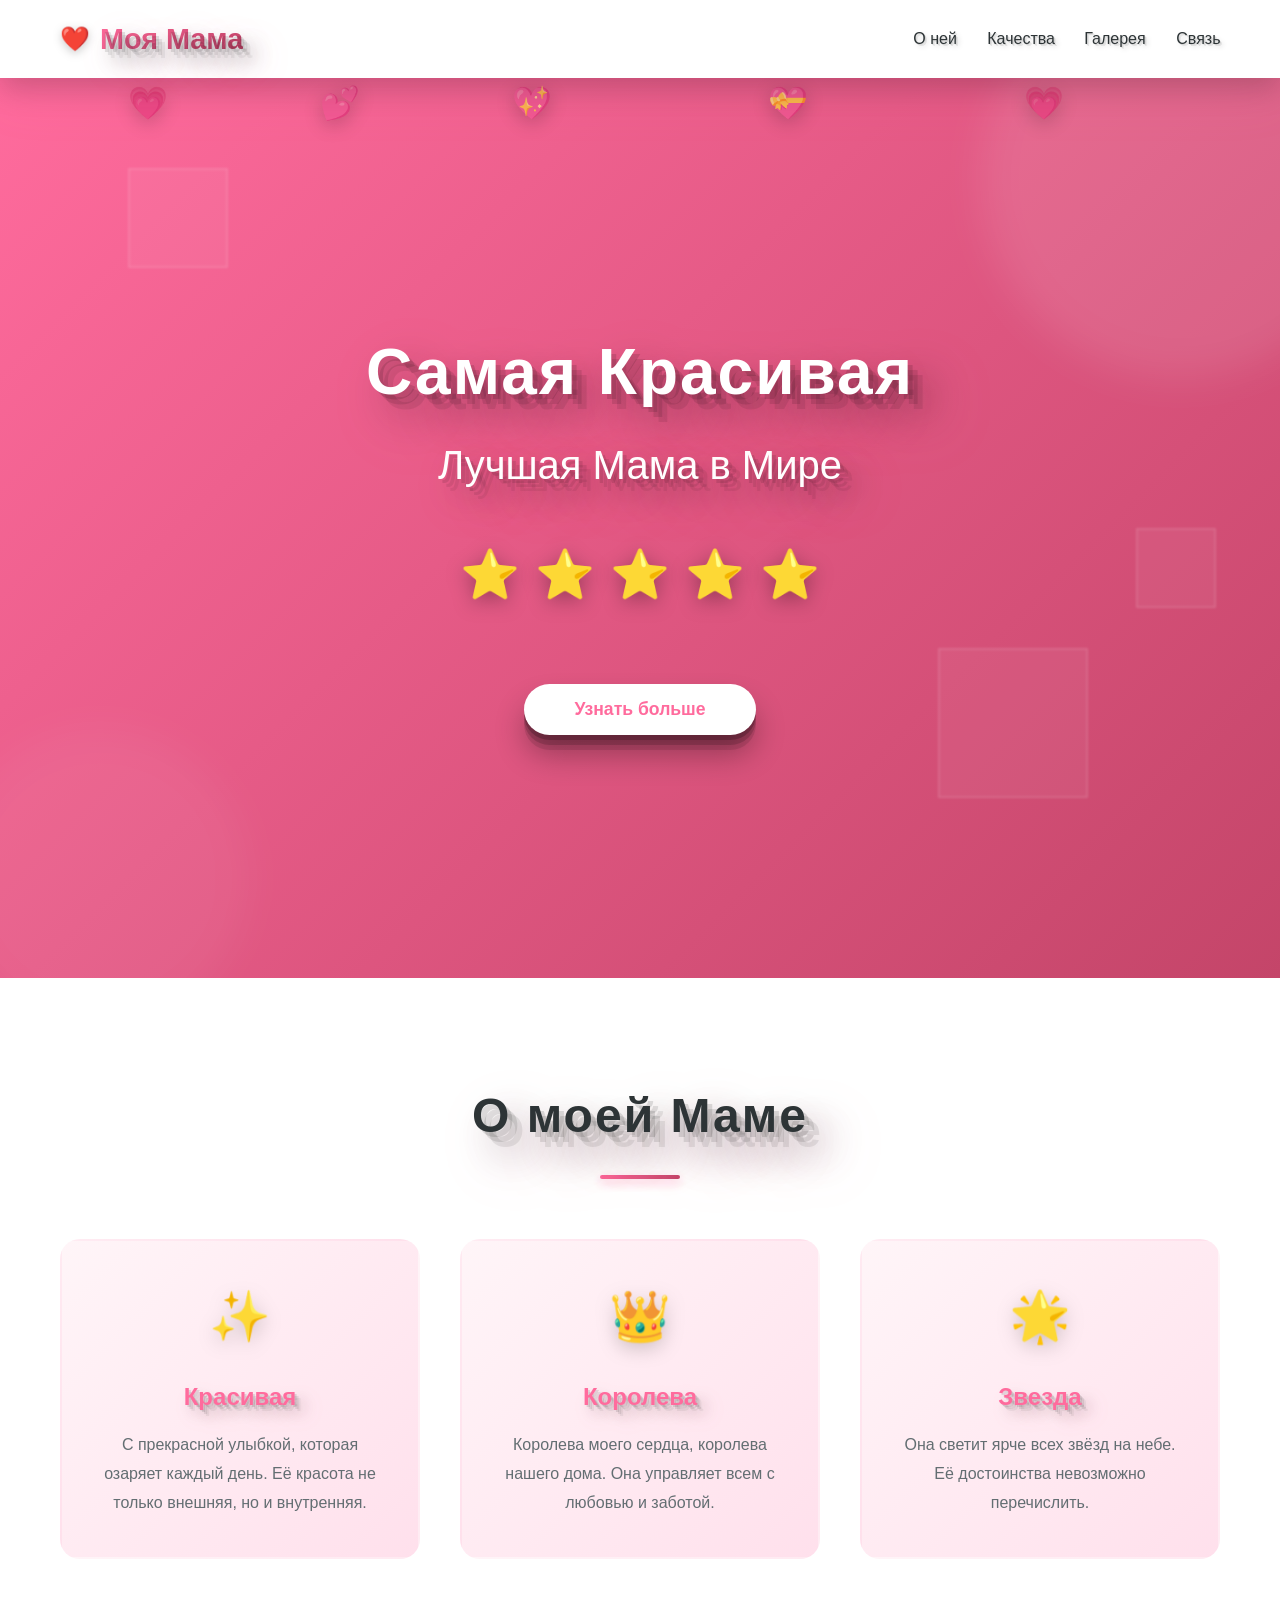
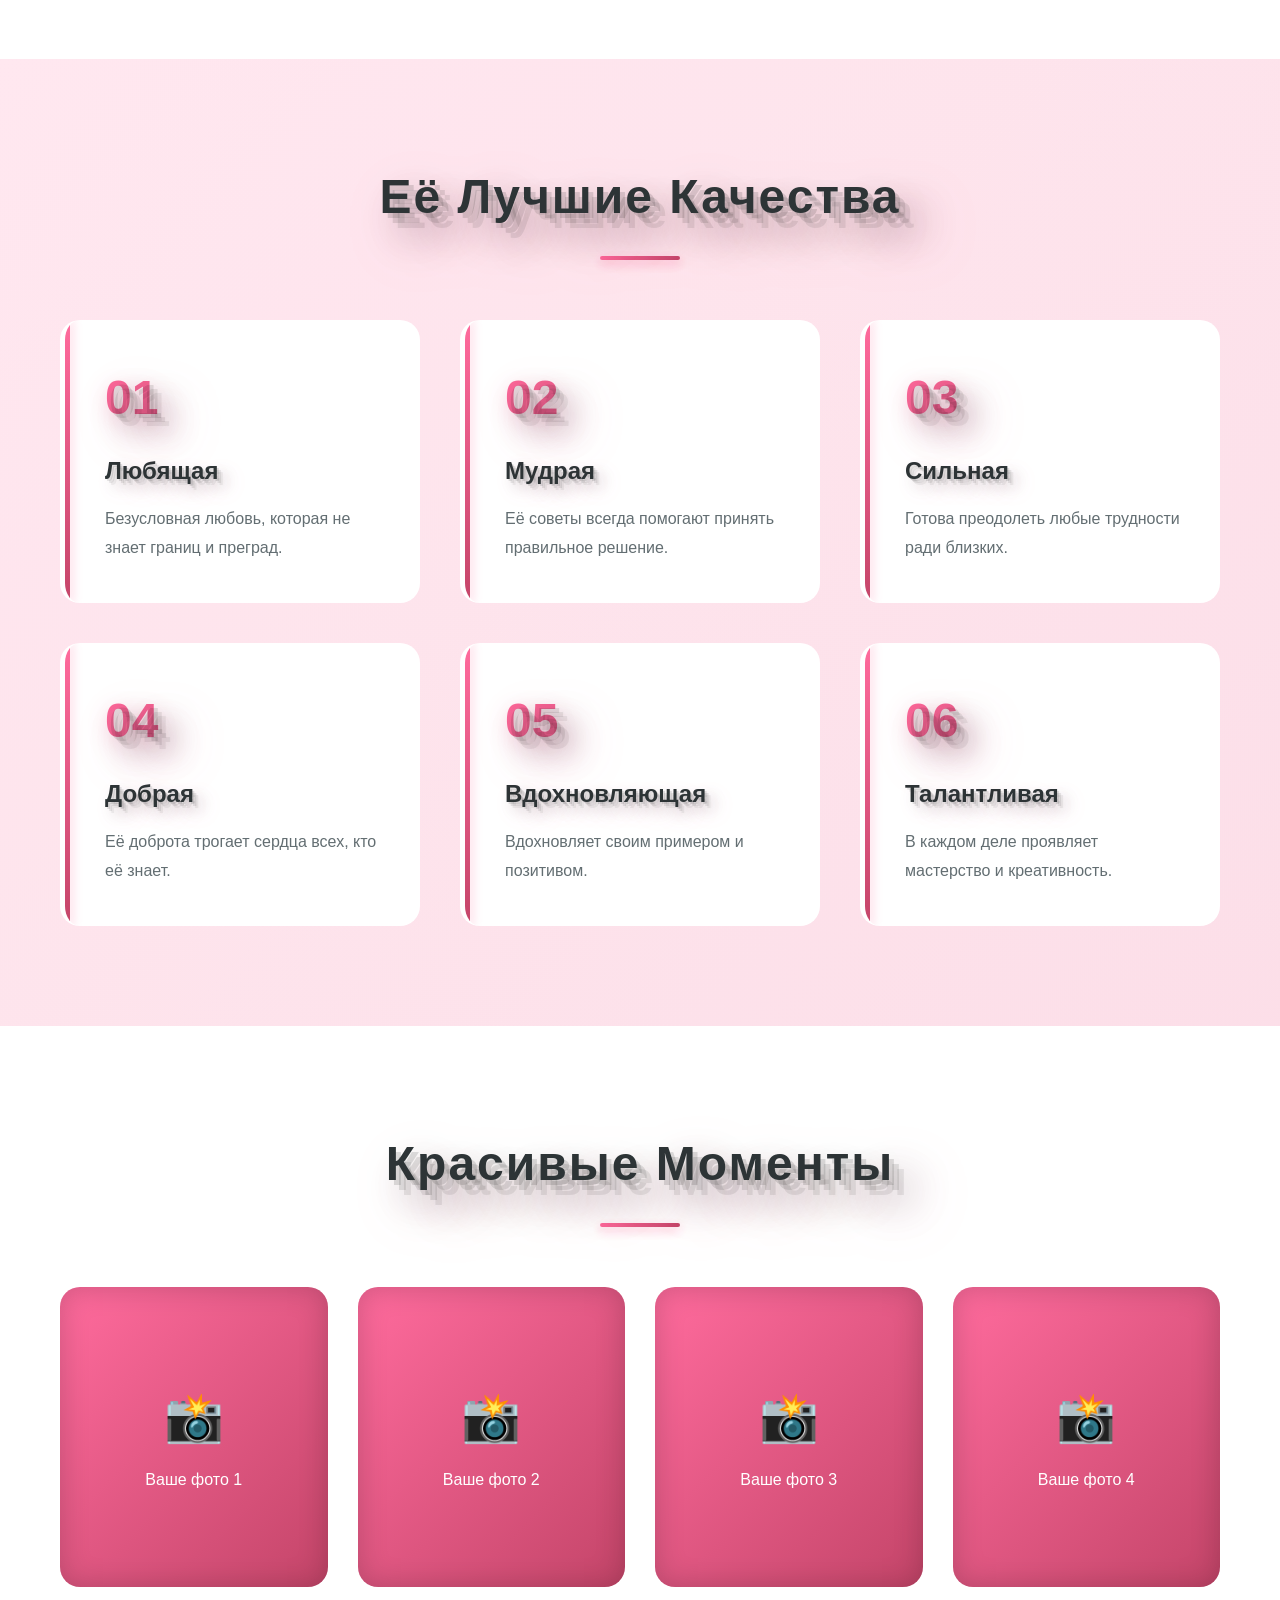
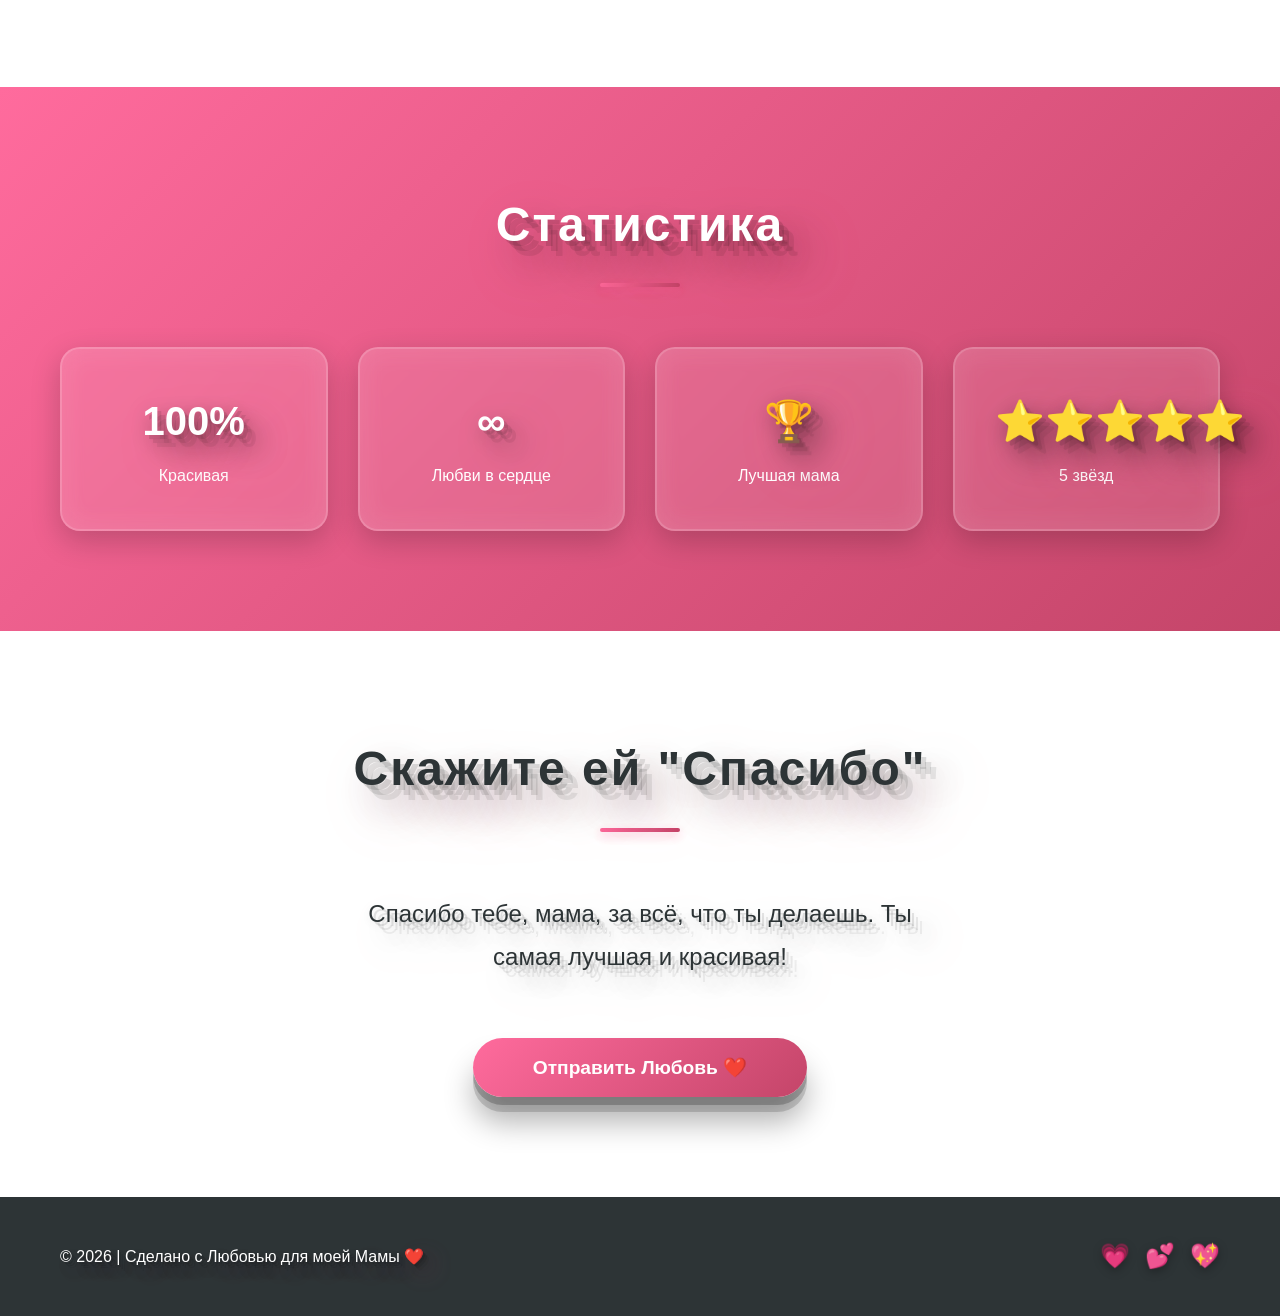
==== index.html @ ce497882 "Add files via upload" ====
<!DOCTYPE html>
<html lang="ru">
<head>
    <meta charset="UTF-8">
    <meta name="viewport" content="width=device-width, initial-scale=1.0">
    <title>Моя Мама - 3D сайт</title>
    <link rel="stylesheet" href="styles.css">
</head>
<body>
    <!-- Навигация -->
    <nav class="navbar">
        <div class="container">
            <div class="logo">
                <span class="heart">❤️</span>
                <h1 class="text-3d">Моя Мама</h1>
            </div>
            <ul class="nav-links">
                <li><a href="#about" class="nav-text-3d">О ней</a></li>
                <li><a href="#qualities" class="nav-text-3d">Качества</a></li>
                <li><a href="#gallery" class="nav-text-3d">Галерея</a></li>
                <li><a href="#contact" class="nav-text-3d">Связь</a></li>
            </ul>
        </div>
    </nav>

    <!-- Герой секция с 3D эффектом -->
    <section class="hero">
        <div class="hero-content">
            <h2 class="hero-title text-3d-large">Самая Красивая</h2>
            <p class="hero-subtitle text-3d-medium">Лучшая Мама в Мире</p>
            <div class="stars-3d">
                <span class="star-3d">⭐</span>
                <span class="star-3d">⭐</span>
                <span class="star-3d">⭐</span>
                <span class="star-3d">⭐</span>
                <span class="star-3d">⭐</span>
            </div>
            <button class="cta-button button-3d">Узнать больше</button>
        </div>
        <div class="floating-hearts">
            <span class="heart-float">💗</span>
            <span class="heart-float">💕</span>
            <span class="heart-float">💖</span>
            <span class="heart-float">💝</span>
            <span class="heart-float">💗</span>
        </div>
        <!-- 3D фоновые элементы -->
        <div class="bg-cube cube-1"></div>
        <div class="bg-cube cube-2"></div>
        <div class="bg-cube cube-3"></div>
    </section>

    <!-- Секция о ней -->
    <section id="about" class="about">
        <div class="container">
            <h2 class="section-title text-3d-large">О моей Маме</h2>
            <div class="about-grid">
                <div class="about-card card-3d">
                    <div class="card-icon icon-3d">✨</div>
                    <h3 class="text-3d-small">Красивая</h3>
                    <p>С прекрасной улыбкой, которая озаряет каждый день. Её красота не только внешняя, но и внутренняя.</p>
                </div>
                <div class="about-card card-3d">
                    <div class="card-icon icon-3d">👑</div>
                    <h3 class="text-3d-small">Королева</h3>
                    <p>Королева моего сердца, королева нашего дома. Она управляет всем с любовью и заботой.</p>
                </div>
                <div class="about-card card-3d">
                    <div class="card-icon icon-3d">🌟</div>
                    <h3 class="text-3d-small">Звезда</h3>
                    <p>Она светит ярче всех звёзд на небе. Её достоинства невозможно перечислить.</p>
                </div>
            </div>
        </div>
    </section>

    <!-- Секция качеств -->
    <section id="qualities" class="qualities">
        <div class="container">
            <h2 class="section-title text-3d-large">Её Лучшие Качества</h2>
            <div class="qualities-grid">
                <div class="quality-item item-3d">
                    <div class="quality-number text-3d-medium">01</div>
                    <h3 class="text-3d-small">Любящая</h3>
                    <p>Безусловная любовь, которая не знает границ и преград.</p>
                </div>
                <div class="quality-item item-3d">
                    <div class="quality-number text-3d-medium">02</div>
                    <h3 class="text-3d-small">Мудрая</h3>
                    <p>Её советы всегда помогают принять правильное решение.</p>
                </div>
                <div class="quality-item item-3d">
                    <div class="quality-number text-3d-medium">03</div>
                    <h3 class="text-3d-small">Сильная</h3>
                    <p>Готова преодолеть любые трудности ради близких.</p>
                </div>
                <div class="quality-item item-3d">
                    <div class="quality-number text-3d-medium">04</div>
                    <h3 class="text-3d-small">Добрая</h3>
                    <p>Её доброта трогает сердца всех, кто её знает.</p>
                </div>
                <div class="quality-item item-3d">
                    <div class="quality-number text-3d-medium">05</div>
                    <h3 class="text-3d-small">Вдохновляющая</h3>
                    <p>Вдохновляет своим примером и позитивом.</p>
                </div>
                <div class="quality-item item-3d">
                    <div class="quality-number text-3d-medium">06</div>
                    <h3 class="text-3d-small">Талантливая</h3>
                    <p>В каждом деле проявляет мастерство и креативность.</p>
                </div>
            </div>
        </div>
    </section>

    <!-- Галерея с 3D эффектом -->
    <section id="gallery" class="gallery">
        <div class="container">
            <h2 class="section-title text-3d-large">Красивые Моменты</h2>
            <div class="gallery-grid">
                <div class="gallery-item gallery-3d">
                    <div class="gallery-placeholder">
                        <span>📸</span>
                        <p>Ваше фото 1</p>
                    </div>
                </div>
                <div class="gallery-item gallery-3d">
                    <div class="gallery-placeholder">
                        <span>📸</span>
                        <p>Ваше фото 2</p>
                    </div>
                </div>
                <div class="gallery-item gallery-3d">
                    <div class="gallery-placeholder">
                        <span>📸</span>
                        <p>Ваше фото 3</p>
                    </div>
                </div>
                <div class="gallery-item gallery-3d">
                    <div class="gallery-placeholder">
                        <span>📸</span>
                        <p>Ваше фото 4</p>
                    </div>
                </div>
            </div>
        </div>
    </section>

    <!-- Статистика с 3D -->
    <section class="stats">
        <div class="container">
            <h2 class="section-title text-3d-large" style="color: white;">Статистика</h2>
            <div class="stats-grid">
                <div class="stat-card stat-3d">
                    <h3 class="stat-number text-3d-medium">100%</h3>
                    <p class="stat-label">Красивая</p>
                </div>
                <div class="stat-card stat-3d">
                    <h3 class="stat-number text-3d-medium">∞</h3>
                    <p class="stat-label">Любви в сердце</p>
                </div>
                <div class="stat-card stat-3d">
                    <h3 class="stat-number text-3d-medium">🏆</h3>
                    <p class="stat-label">Лучшая мама</p>
                </div>
                <div class="stat-card stat-3d">
                    <h3 class="stat-number text-3d-medium">⭐⭐⭐⭐⭐</h3>
                    <p class="stat-label">5 звёзд</p>
                </div>
            </div>
        </div>
    </section>

    <!-- Контакт -->
    <section id="contact" class="contact">
        <div class="container">
            <h2 class="section-title text-3d-large">Скажите ей "Спасибо"</h2>
            <div class="contact-content">
                <p class="contact-text text-3d-medium">Спасибо тебе, мама, за всё, что ты делаешь. Ты самая лучшая и красивая!</p>
                <button class="contact-button button-3d">Отправить Любовь ❤️</button>
            </div>
        </div>
    </section>

    <!-- Футер -->
    <footer class="footer">
        <div class="container">
            <p class="text-3d-small">&copy; 2026 | Сделано с Любовью для моей Мамы ❤️</p>
            <div class="footer-hearts">
                <span>💗</span>
                <span>💕</span>
                <span>💖</span>
            </div>
        </div>
    </footer>

    <script src="script.js"></script>
</body>
</html>
---- styles.css ----
* {
    margin: 0;
    padding: 0;
    box-sizing: border-box;
}

:root {
    --primary-color: #ff6b9d;
    --secondary-color: #c44569;
    --accent-color: #ffa502;
    --light-bg: #fff5f8;
    --dark-text: #2d3436;
    --light-text: #636e72;
    --border-radius: 20px;
    --shadow: 0 10px 30px rgba(0, 0, 0, 0.1);
    --shadow-hover: 0 15px 40px rgba(0, 0, 0, 0.15);
}

html {
    scroll-behavior: smooth;
}

body {
    font-family: 'Segoe UI', Tahoma, Geneva, Verdana, sans-serif;
    color: var(--dark-text);
    background: linear-gradient(135deg, #fff5f8 0%, #ffe0ec 100%);
    line-height: 1.6;
    perspective: 1000px;
}

/* ============ 3D ТЕКСТ ЭФФЕКТЫ ============ */
.text-3d {
    position: relative;
    text-shadow: 
        3px 3px 0px rgba(0, 0, 0, 0.1),
        6px 6px 0px rgba(0, 0, 0, 0.08),
        9px 9px 0px rgba(0, 0, 0, 0.05),
        12px 12px 20px rgba(0, 0, 0, 0.3),
        15px 15px 40px rgba(255, 107, 157, 0.3);
    transition: text-shadow 0.3s ease, transform 0.3s ease;
}

.text-3d:hover {
    text-shadow: 
        2px 2px 0px rgba(0, 0, 0, 0.1),
        4px 4px 0px rgba(0, 0, 0, 0.08),
        6px 6px 0px rgba(0, 0, 0, 0.05),
        8px 8px 15px rgba(0, 0, 0, 0.3),
        10px 10px 30px rgba(255, 107, 157, 0.3);
    transform: translateY(-2px);
}

.text-3d-large {
    font-size: 4rem;
    text-shadow: 
        5px 5px 0px rgba(0, 0, 0, 0.12),
        10px 10px 0px rgba(0, 0, 0, 0.1),
        15px 15px 0px rgba(0, 0, 0, 0.08),
        20px 20px 40px rgba(0, 0, 0, 0.4),
        25px 25px 60px rgba(255, 107, 157, 0.4);
    font-weight: 800;
    letter-spacing: 2px;
    transform: translateZ(50px);
    position: relative;
}

.text-3d-medium {
    text-shadow: 
        4px 4px 0px rgba(0, 0, 0, 0.1),
        8px 8px 0px rgba(0, 0, 0, 0.08),
        12px 12px 0px rgba(0, 0, 0, 0.06),
        16px 16px 30px rgba(0, 0, 0, 0.35),
        20px 20px 50px rgba(255, 107, 157, 0.35);
}

.text-3d-small {
    text-shadow: 
        2px 2px 0px rgba(0, 0, 0, 0.1),
        4px 4px 0px rgba(0, 0, 0, 0.08),
        6px 6px 0px rgba(0, 0, 0, 0.05),
        8px 8px 15px rgba(0, 0, 0, 0.2),
        10px 10px 25px rgba(255, 107, 157, 0.2);
}

.nav-text-3d {
    text-shadow: 
        1px 1px 0px rgba(0, 0, 0, 0.1),
        2px 2px 0px rgba(0, 0, 0, 0.08),
        3px 3px 5px rgba(0, 0, 0, 0.15);
}

.container {
    max-width: 1200px;
    margin: 0 auto;
    padding: 0 20px;
}

/* ============ НАВИГАЦИЯ ============ */
.navbar {
    background: rgba(255, 255, 255, 0.95);
    backdrop-filter: blur(10px);
    padding: 1rem 0;
    position: sticky;
    top: 0;
    z-index: 1000;
    box-shadow: 0 10px 30px rgba(0, 0, 0, 0.2),
                0 20px 50px rgba(255, 107, 157, 0.1);
}

.navbar .container {
    display: flex;
    justify-content: space-between;
    align-items: center;
}

.logo {
    display: flex;
    align-items: center;
    gap: 10px;
    font-size: 24px;
    font-weight: bold;
}

.logo h1 {
    background: linear-gradient(135deg, var(--primary-color), var(--secondary-color));
    -webkit-background-clip: text;
    -webkit-text-fill-color: transparent;
    background-clip: text;
    font-size: 1.8rem;
}

.heart {
    animation: heartbeat 1.2s infinite;
    display: inline-block;
    filter: drop-shadow(0 3px 5px rgba(0, 0, 0, 0.2));
}

@keyframes heartbeat {
    0%, 100% { transform: scale(1) perspective(500px); }
    50% { transform: scale(1.3) perspective(500px) rotateZ(10deg); }
}

.nav-links {
    display: flex;
    list-style: none;
    gap: 30px;
}

.nav-links a {
    text-decoration: none;
    color: var(--dark-text);
    font-weight: 500;
    transition: color 0.3s ease, text-shadow 0.3s ease, transform 0.3s ease;
    position: relative;
    display: inline-block;
    transform: translateZ(20px);
}

.nav-links a:after {
    content: '';
    position: absolute;
    bottom: -5px;
    left: 0;
    width: 0;
    height: 3px;
    background: linear-gradient(135deg, var(--primary-color), var(--secondary-color));
    transition: width 0.3s ease;
    box-shadow: 0 2px 5px rgba(255, 107, 157, 0.3);
}

.nav-links a:hover {
    transform: translateZ(40px) translateY(-2px);
}

.nav-links a:hover:after {
    width: 100%;
}

/* ============ ГЕРОЙ СЕКЦИЯ ============ */
.hero {
    min-height: 100vh;
    display: flex;
    align-items: center;
    justify-content: center;
    position: relative;
    overflow: hidden;
    background: linear-gradient(135deg, #ff6b9d 0%, #c44569 100%);
    color: white;
    padding: 40px 20px;
    perspective: 1000px;
}

.hero::before {
    content: '';
    position: absolute;
    width: 400px;
    height: 400px;
    background: rgba(255, 255, 255, 0.1);
    border-radius: 50%;
    top: -100px;
    right: -100px;
    animation: float 6s ease-in-out infinite;
    filter: blur(20px);
}

.hero::after {
    content: '';
    position: absolute;
    width: 300px;
    height: 300px;
    background: rgba(255, 255, 255, 0.05);
    border-radius: 50%;
    bottom: -50px;
    left: -50px;
    animation: float 8s ease-in-out infinite;
    filter: blur(20px);
}

@keyframes float {
    0%, 100% { transform: translateY(0px) translateZ(0); }
    50% { transform: translateY(30px) translateZ(20px); }
}

.hero-content {
    position: relative;
    z-index: 10;
    text-align: center;
    animation: slideUp 1s ease-out;
}

@keyframes slideUp {
    from {
        opacity: 0;
        transform: translateY(50px) translateZ(-50px);
    }
    to {
        opacity: 1;
        transform: translateY(0) translateZ(0);
    }
}

.hero-title {
    font-size: 4rem;
    font-weight: 800;
    margin-bottom: 10px;
    letter-spacing: 2px;
}

.hero-subtitle {
    font-size: 2.5rem;
    font-weight: 300;
    margin-bottom: 40px;
}

.stars-3d {
    display: flex;
    justify-content: center;
    gap: 15px;
    margin: 40px 0;
    font-size: 3rem;
}

.star-3d {
    display: inline-block;
    animation: twinkle 1.5s infinite;
    filter: drop-shadow(0 5px 10px rgba(0, 0, 0, 0.3));
    transform: translateZ(30px);
}

.star-3d:nth-child(2) { animation-delay: 0.2s; }
.star-3d:nth-child(3) { animation-delay: 0.4s; }
.star-3d:nth-child(4) { animation-delay: 0.6s; }
.star-3d:nth-child(5) { animation-delay: 0.8s; }

@keyframes twinkle {
    0%, 100% { 
        opacity: 1;
        transform: translateZ(30px) scale(1);
    }
    50% { 
        opacity: 0.5;
        transform: translateZ(50px) scale(1.2);
    }
}

.button-3d {
    position: relative;
    background: white;
    color: var(--primary-color);
    border: none;
    padding: 15px 50px;
    font-size: 1.1rem;
    font-weight: 600;
    border-radius: 50px;
    cursor: pointer;
    transition: all 0.3s ease;
    margin-top: 30px;
    box-shadow: 
        0 5px 0px rgba(0, 0, 0, 0.2),
        0 10px 0px rgba(0, 0, 0, 0.15),
        0 15px 0px rgba(0, 0, 0, 0.1),
        0 20px 30px rgba(0, 0, 0, 0.3);
    transform: translateZ(40px);
}

.button-3d:hover {
    transform: translateZ(60px) translateY(-5px);
    box-shadow: 
        0 3px 0px rgba(0, 0, 0, 0.2),
        0 6px 0px rgba(0, 0, 0, 0.15),
        0 9px 0px rgba(0, 0, 0, 0.1),
        0 15px 25px rgba(0, 0, 0, 0.4);
}

.button-3d:active {
    transform: translateZ(40px) translateY(-2px);
}

/* 3D Кубики в фоне */
.bg-cube {
    position: absolute;
    border: 2px solid rgba(255, 255, 255, 0.1);
    background: rgba(255, 255, 255, 0.05);
    animation: rotateCube 10s infinite linear;
    filter: blur(1px);
}

.cube-1 {
    width: 100px;
    height: 100px;
    top: 10%;
    left: 10%;
    animation-delay: 0s;
}

.cube-2 {
    width: 150px;
    height: 150px;
    bottom: 20%;
    right: 15%;
    animation-delay: 2s;
}

.cube-3 {
    width: 80px;
    height: 80px;
    top: 50%;
    right: 5%;
    animation-delay: 4s;
}

@keyframes rotateCube {
    0% { transform: rotateX(0deg) rotateY(0deg) rotateZ(0deg); }
    100% { transform: rotateX(360deg) rotateY(360deg) rotateZ(360deg); }
}

.floating-hearts {
    position: absolute;
    width: 100%;
    height: 100%;
    pointer-events: none;
}

.heart-float {
    position: absolute;
    font-size: 2rem;
    animation: floatUp 3s ease-out infinite;
    opacity: 0.7;
    filter: drop-shadow(0 5px 10px rgba(0, 0, 0, 0.3));
}

.heart-float:nth-child(1) { left: 10%; animation-delay: 0s; }
.heart-float:nth-child(2) { left: 25%; animation-delay: 0.5s; }
.heart-float:nth-child(3) { left: 40%; animation-delay: 1s; }
.heart-float:nth-child(4) { left: 60%; animation-delay: 1.5s; }
.heart-float:nth-child(5) { left: 80%; animation-delay: 2s; }

@keyframes floatUp {
    0% {
        transform: translateY(0) rotateZ(0deg) translateZ(0);
        opacity: 0;
    }
    10% {
        opacity: 1;
    }
    90% {
        opacity: 1;
    }
    100% {
        transform: translateY(-100vh) rotateZ(360deg) translateZ(-50px);
        opacity: 0;
    }
}

/* ============ СЕКЦИЯ "О НЕЙ" ============ */
.about {
    padding: 100px 20px;
    background: white;
    perspective: 1000px;
}

.section-title {
    font-size: 3rem;
    font-weight: 700;
    text-align: center;
    margin-bottom: 60px;
    color: var(--dark-text);
    position: relative;
}

.section-title::after {
    content: '';
    display: block;
    width: 80px;
    height: 4px;
    background: linear-gradient(135deg, var(--primary-color), var(--secondary-color));
    margin: 20px auto 0;
    border-radius: 2px;
    box-shadow: 0 4px 10px rgba(255, 107, 157, 0.4);
}

.about-grid {
    display: grid;
    grid-template-columns: repeat(auto-fit, minmax(300px, 1fr));
    gap: 40px;
    margin-top: 60px;
}

/* 3D КАРТОЧКИ */
.card-3d {
    perspective: 1000px;
    transition: transform 0.6s cubic-bezier(0.175, 0.885, 0.32, 1.275), 
                box-shadow 0.6s ease;
}

.about-card {
    background: linear-gradient(135deg, #fff5f8 0%, #ffe0ec 100%);
    padding: 40px;
    border-radius: var(--border-radius);
    text-align: center;
    border: 2px solid transparent;
    cursor: pointer;
    position: relative;
    transform-style: preserve-3d;
}

.about-card:hover {
    transform: translateY(-15px) rotateX(10deg) rotateY(-10deg) rotateZ(2deg) translateZ(50px);
    border-color: var(--primary-color);
    box-shadow: 
        0 15px 40px rgba(0, 0, 0, 0.15),
        0 0 40px rgba(255, 107, 157, 0.3),
        25px 25px 50px rgba(255, 107, 157, 0.2);
}

.card-icon {
    font-size: 3rem;
    margin-bottom: 20px;
    display: inline-block;
    filter: drop-shadow(0 5px 10px rgba(0, 0, 0, 0.2));
    transform: translateZ(30px);
}

.icon-3d {
    animation: floatIcon 3s ease-in-out infinite;
}

@keyframes floatIcon {
    0%, 100% { transform: translateY(0) translateZ(30px); }
    50% { transform: translateY(-10px) translateZ(50px); }
}

.about-card h3 {
    font-size: 1.5rem;
    margin-bottom: 15px;
    color: var(--primary-color);
}

.about-card p {
    color: var(--light-text);
    line-height: 1.8;
}

/* ============ СЕКЦИЯ КАЧЕСТВ ============ */
.qualities {
    padding: 100px 20px;
    background: linear-gradient(135deg, rgba(255, 107, 157, 0.05) 0%, rgba(196, 69, 105, 0.05) 100%);
    perspective: 1000px;
}

.qualities-grid {
    display: grid;
    grid-template-columns: repeat(auto-fit, minmax(300px, 1fr));
    gap: 40px;
    margin-top: 60px;
}

.item-3d {
    perspective: 1000px;
    transition: transform 0.6s cubic-bezier(0.175, 0.885, 0.32, 1.275),
                box-shadow 0.6s ease;
}

.quality-item {
    background: white;
    padding: 40px;
    border-radius: var(--border-radius);
    position: relative;
    overflow: hidden;
    transform-style: preserve-3d;
    border-left: 5px solid transparent;
}

.quality-item::before {
    content: '';
    position: absolute;
    top: 0;
    left: 0;
    width: 5px;
    height: 100%;
    background: linear-gradient(180deg, var(--primary-color), var(--secondary-color));
    box-shadow: 3px 0 10px rgba(255, 107, 157, 0.3);
}

.quality-item:hover {
    transform: translateY(-15px) rotateY(15deg) rotateX(-5deg) translateZ(60px);
    box-shadow: 
        0 15px 40px rgba(0, 0, 0, 0.15),
        0 0 40px rgba(255, 107, 157, 0.25),
        -20px 20px 40px rgba(255, 107, 157, 0.15);
}

.quality-number {
    font-size: 3rem;
    font-weight: 700;
    background: linear-gradient(135deg, var(--primary-color), var(--secondary-color));
    -webkit-background-clip: text;
    -webkit-text-fill-color: transparent;
    background-clip: text;
    margin-bottom: 15px;
    filter: drop-shadow(0 5px 10px rgba(255, 107, 157, 0.3));
}

.quality-item h3 {
    font-size: 1.5rem;
    margin-bottom: 15px;
    color: var(--dark-text);
}

.quality-item p {
    color: var(--light-text);
    line-height: 1.8;
}

/* ============ ГАЛЕРЕЯ ============ */
.gallery {
    padding: 100px 20px;
    background: white;
    perspective: 1000px;
}

.gallery-grid {
    display: grid;
    grid-template-columns: repeat(auto-fit, minmax(250px, 1fr));
    gap: 30px;
    margin-top: 60px;
}

.gallery-3d {
    perspective: 1000px;
    transition: transform 0.6s cubic-bezier(0.175, 0.885, 0.32, 1.275),
                box-shadow 0.6s ease;
}

.gallery-item {
    border-radius: var(--border-radius);
    overflow: hidden;
    cursor: pointer;
    height: 300px;
    position: relative;
    transform-style: preserve-3d;
}

.gallery-item:hover {
    transform: rotateY(15deg) rotateX(-10deg) translateZ(80px) scale(1.05);
    box-shadow: 
        0 15px 40px rgba(0, 0, 0, 0.2),
        0 0 50px rgba(255, 107, 157, 0.4),
        30px 30px 60px rgba(255, 107, 157, 0.25);
}

.gallery-placeholder {
    width: 100%;
    height: 100%;
    background: linear-gradient(135deg, var(--primary-color) 0%, var(--secondary-color) 100%);
    display: flex;
    flex-direction: column;
    align-items: center;
    justify-content: center;
    color: white;
    text-align: center;
    font-size: 3rem;
    box-shadow: inset 0 0 30px rgba(0, 0, 0, 0.2);
}

.gallery-placeholder p {
    font-size: 1rem;
    margin-top: 10px;
}

/* ============ СТАТИСТИКА ============ */
.stats {
    padding: 100px 20px;
    background: linear-gradient(135deg, #ff6b9d 0%, #c44569 100%);
    color: white;
    perspective: 1000px;
}

.stats-grid {
    display: grid;
    grid-template-columns: repeat(auto-fit, minmax(200px, 1fr));
    gap: 30px;
    margin-top: 60px;
}

.stat-3d {
    perspective: 1000px;
    transition: transform 0.6s cubic-bezier(0.175, 0.885, 0.32, 1.275),
                box-shadow 0.6s ease;
}

.stat-card {
    background: rgba(255, 255, 255, 0.1);
    backdrop-filter: blur(10px);
    padding: 40px;
    border-radius: var(--border-radius);
    text-align: center;
    border: 2px solid rgba(255, 255, 255, 0.2);
    transform-style: preserve-3d;
    box-shadow: 
        inset 0 0 30px rgba(255, 255, 255, 0.1),
        0 10px 30px rgba(0, 0, 0, 0.2);
}

.stat-card:hover {
    transform: translateY(-15px) rotateX(5deg) rotateY(15deg) translateZ(50px);
    background: rgba(255, 255, 255, 0.15);
    box-shadow: 
        inset 0 0 30px rgba(255, 255, 255, 0.15),
        0 20px 40px rgba(0, 0, 0, 0.3),
        0 0 40px rgba(255, 255, 255, 0.2);
}

.stat-number {
    font-size: 2.5rem;
    font-weight: 700;
    margin-bottom: 10px;
    filter: drop-shadow(0 5px 10px rgba(0, 0, 0, 0.2));
}

.stat-label {
    font-size: 1rem;
    font-weight: 500;
}

/* ============ КОНТАКТ ============ */
.contact {
    padding: 100px 20px;
    background: white;
    perspective: 1000px;
}

.contact-content {
    text-align: center;
    max-width: 600px;
    margin: 60px auto 0;
}

.contact-text {
    font-size: 1.5rem;
    color: var(--dark-text);
    margin-bottom: 30px;
    font-weight: 500;
    line-height: 1.8;
    filter: drop-shadow(0 3px 5px rgba(0, 0, 0, 0.1));
}

.contact-button {
    background: linear-gradient(135deg, var(--primary-color), var(--secondary-color));
    color: white;
    border: none;
    padding: 18px 60px;
    font-size: 1.2rem;
    font-weight: 600;
    border-radius: 50px;
    cursor: pointer;
    transition: all 0.3s ease;
    box-shadow: 
        0 8px 0px rgba(0, 0, 0, 0.2),
        0 15px 0px rgba(0, 0, 0, 0.15),
        0 25px 30px rgba(0, 0, 0, 0.3);
    transform: translateZ(50px);
}

.contact-button:hover {
    transform: translateZ(70px) translateY(-8px);
    box-shadow: 
        0 5px 0px rgba(0, 0, 0, 0.2),
        0 10px 0px rgba(0, 0, 0, 0.15),
        0 20px 25px rgba(0, 0, 0, 0.4);
}

.contact-button:active {
    transform: translateZ(50px) translateY(-3px);
}

/* ============ ФУТЕР ============ */
.footer {
    background: var(--dark-text);
    color: white;
    padding: 40px 20px;
    text-align: center;
    perspective: 1000px;
}

.footer .container {
    display: flex;
    justify-content: space-between;
    align-items: center;
    flex-wrap: wrap;
    gap: 20px;
}

.footer-hearts {
    display: flex;
    gap: 15px;
    font-size: 1.5rem;
}

.footer-hearts span {
    animation: heartbeat 1.2s infinite;
    filter: drop-shadow(0 3px 5px rgba(0, 0, 0, 0.3));
}

.footer-hearts span:nth-child(2) { animation-delay: 0.2s; }
.footer-hearts span:nth-child(3) { animation-delay: 0.4s; }

/* ============ АДАПТИВНОСТЬ ============ */
@media (max-width: 768px) {
    .nav-links {
        gap: 15px;
    }

    .hero-title {
        font-size: 2.5rem;
    }

    .hero-subtitle {
        font-size: 1.5rem;
    }

    .section-title {
        font-size: 2rem;
    }

    .stars {
        font-size: 2rem;
        gap: 10px;
    }

    .footer .container {
        flex-direction: column;
    }

    .about-card,
    .quality-item {
        padding: 25px;
    }
}

@media (max-width: 480px) {
    .hero-title {
        font-size: 2rem;
    }

    .hero-subtitle {
        font-size: 1.2rem;
    }

    .nav-links {
        flex-direction: column;
        gap: 10px;
    }

    .logo {
        margin-bottom: 10px;
    }

    .section-title {
        font-size: 1.5rem;
    }
}
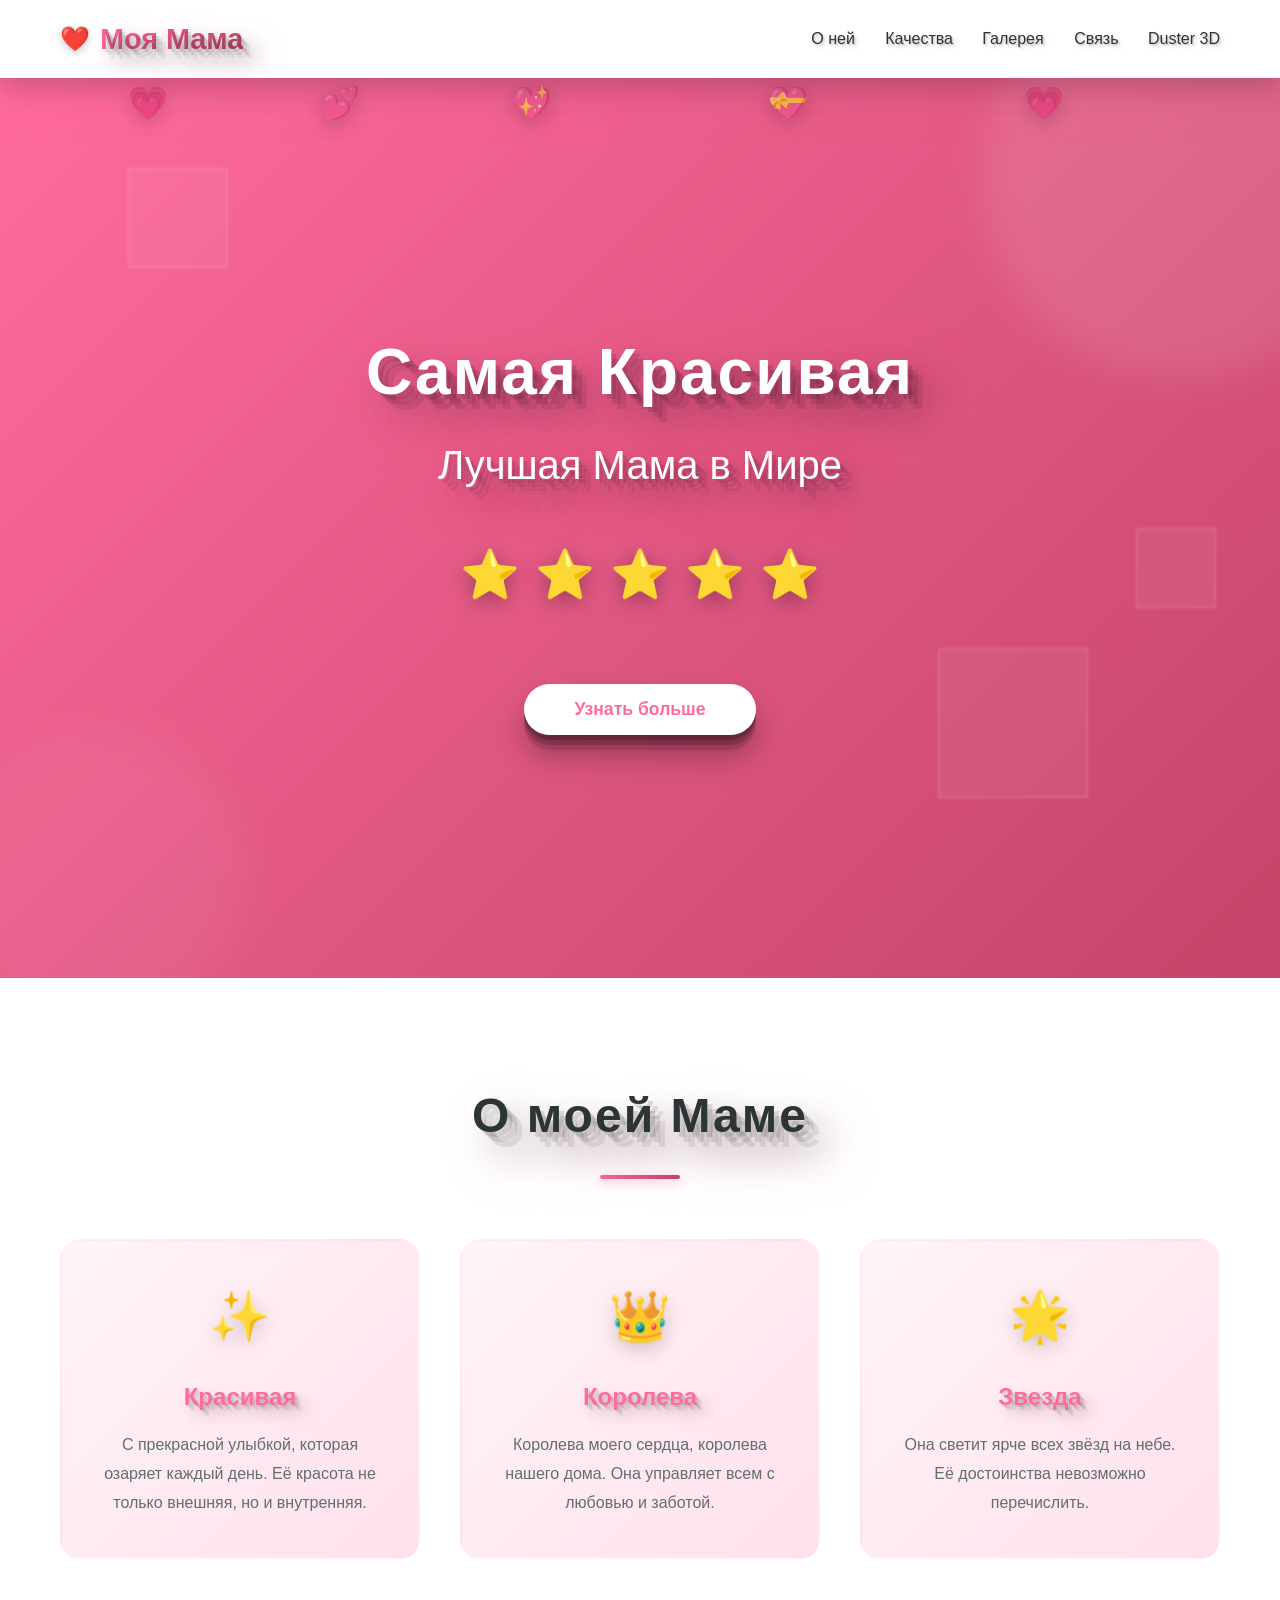
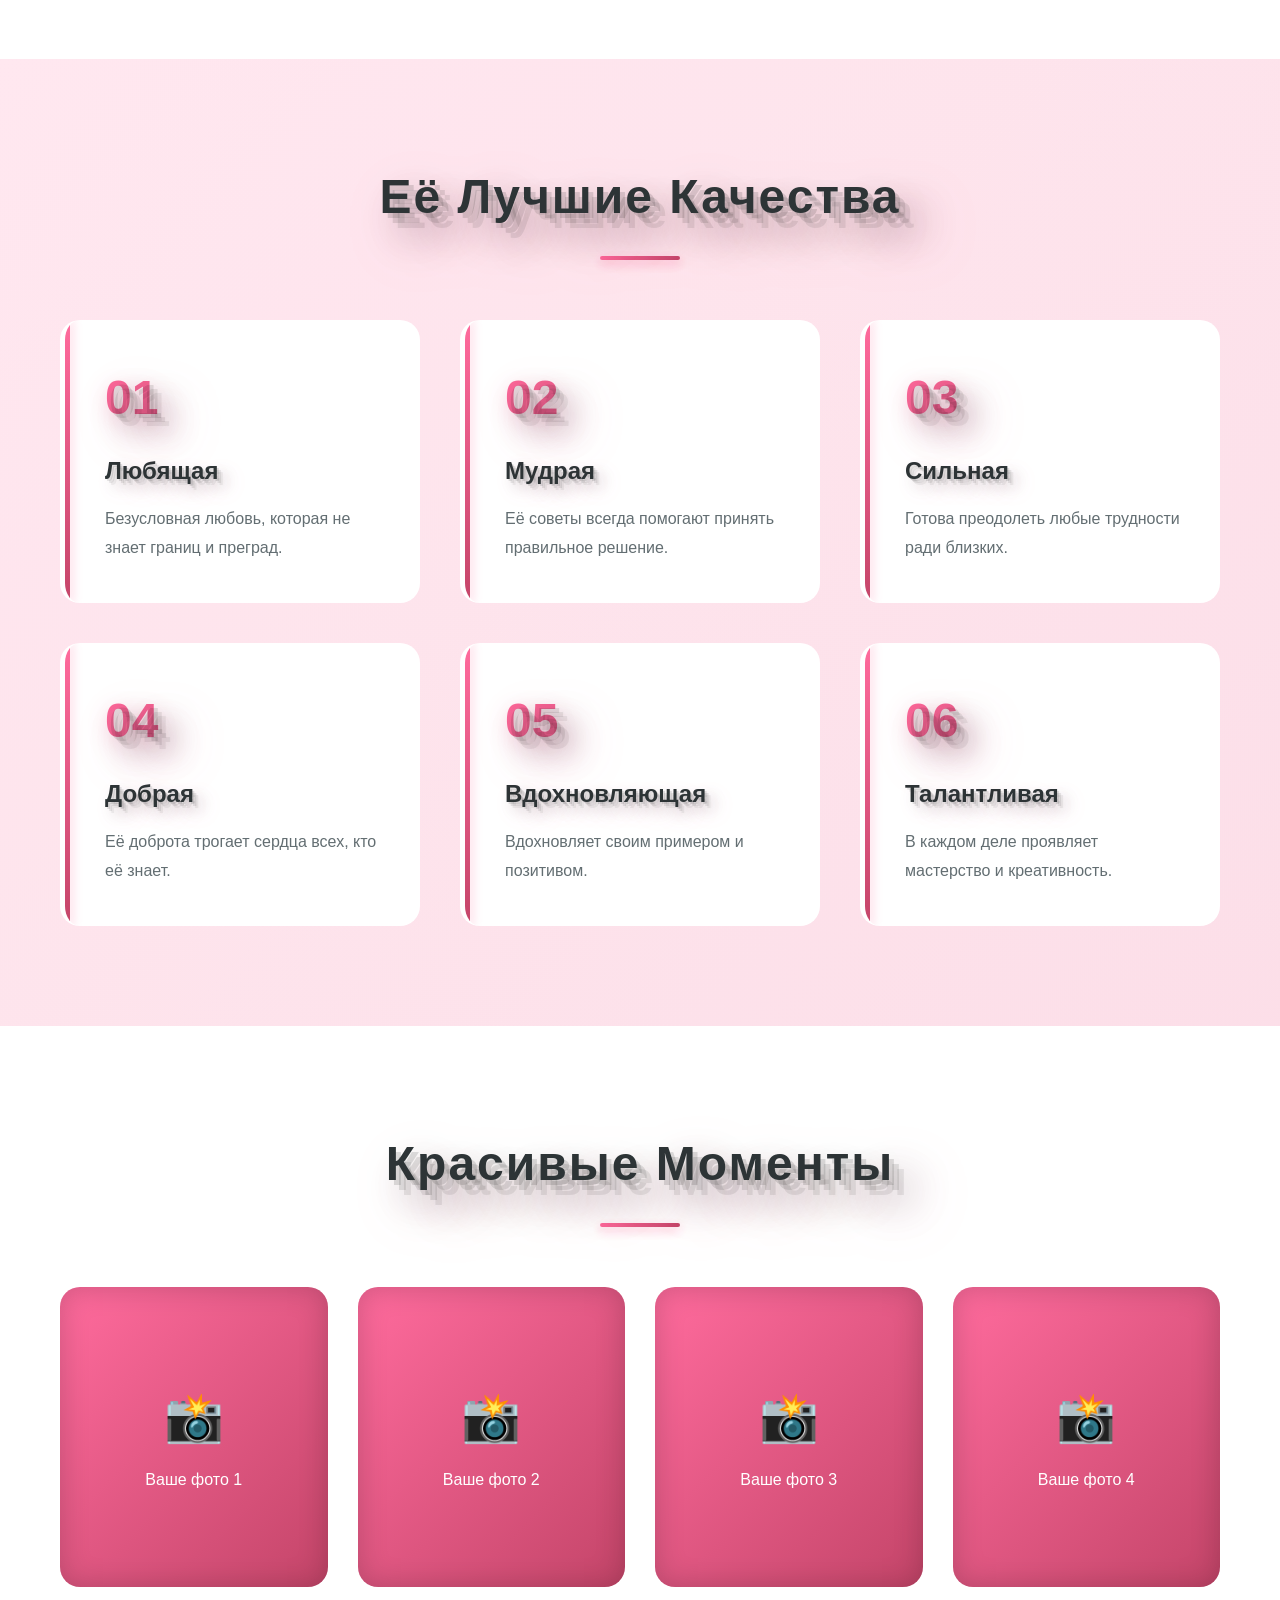
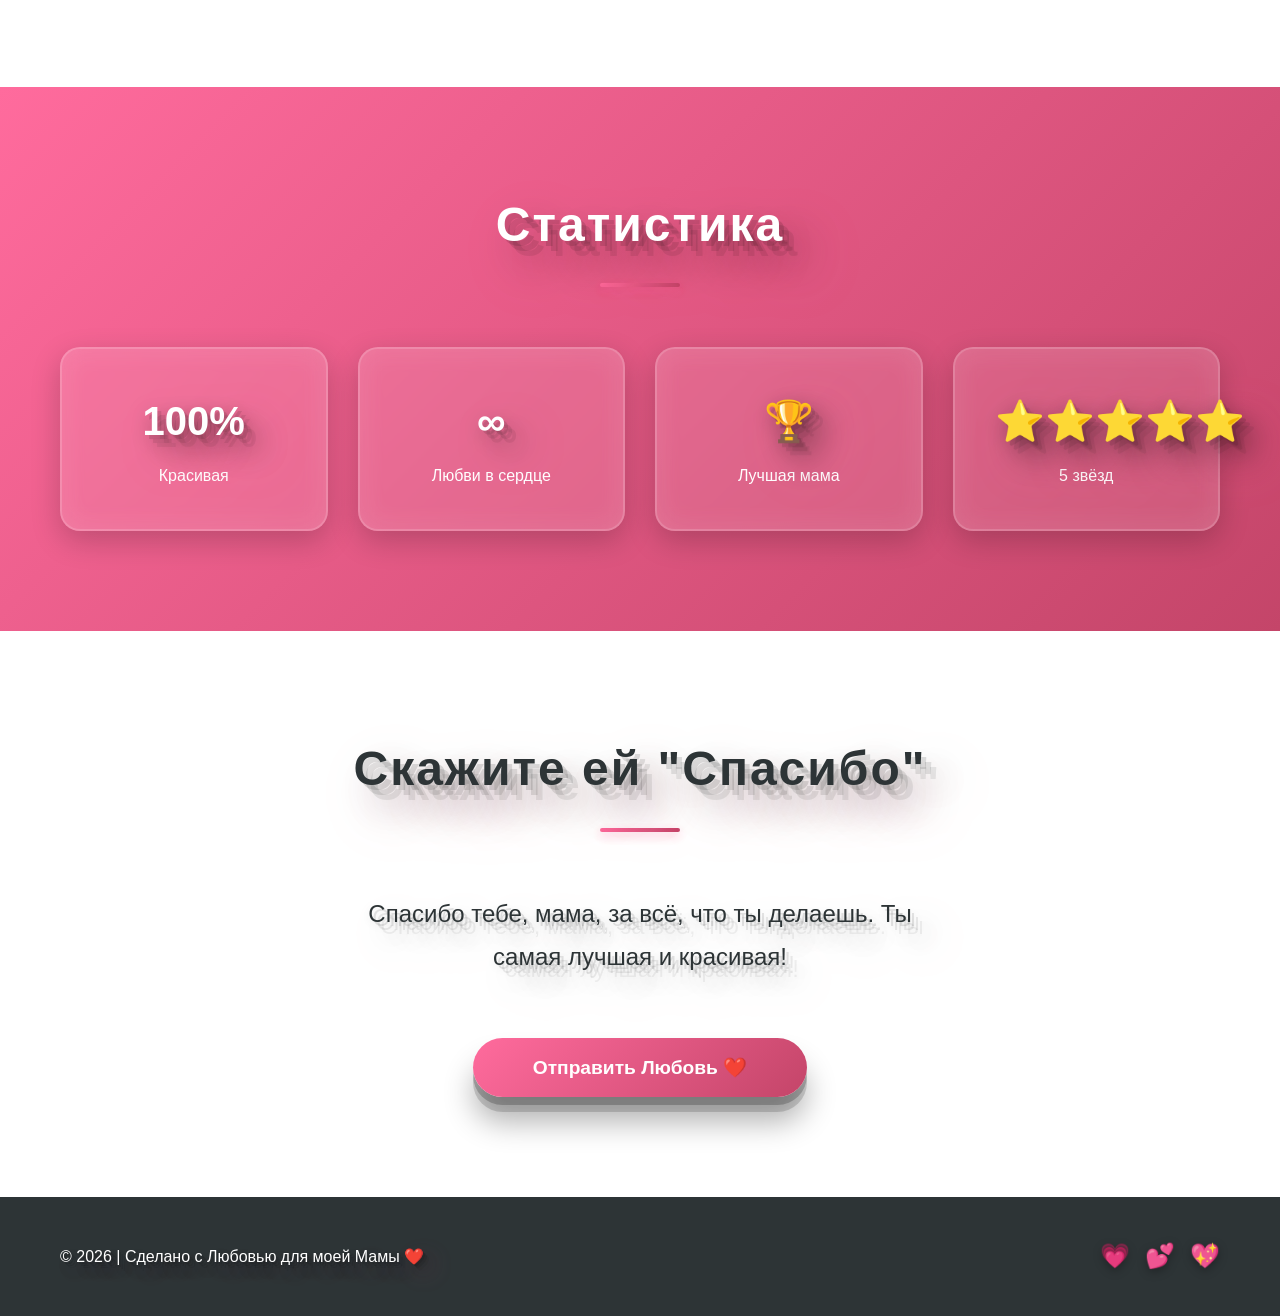
==== commit 379cd19b: "Add procedural 3D model of the Renault Duster (2009) Interactive Three.js viewer on duster.html: lof" ====
--- a/index.html
+++ b/index.html
@@ -1,199 +1,200 @@
-<!DOCTYPE html>
-<html lang="ru">
-<head>
-    <meta charset="UTF-8">
-    <meta name="viewport" content="width=device-width, initial-scale=1.0">
-    <title>Моя Мама - 3D сайт</title>
-    <link rel="stylesheet" href="styles.css">
-</head>
-<body>
-    <!-- Навигация -->
-    <nav class="navbar">
-        <div class="container">
-            <div class="logo">
-                <span class="heart">❤️</span>
-                <h1 class="text-3d">Моя Мама</h1>
-            </div>
-            <ul class="nav-links">
-                <li><a href="#about" class="nav-text-3d">О ней</a></li>
-                <li><a href="#qualities" class="nav-text-3d">Качества</a></li>
-                <li><a href="#gallery" class="nav-text-3d">Галерея</a></li>
-                <li><a href="#contact" class="nav-text-3d">Связь</a></li>
-            </ul>
-        </div>
-    </nav>
-
-    <!-- Герой секция с 3D эффектом -->
-    <section class="hero">
-        <div class="hero-content">
-            <h2 class="hero-title text-3d-large">Самая Красивая</h2>
-            <p class="hero-subtitle text-3d-medium">Лучшая Мама в Мире</p>
-            <div class="stars-3d">
-                <span class="star-3d">⭐</span>
-                <span class="star-3d">⭐</span>
-                <span class="star-3d">⭐</span>
-                <span class="star-3d">⭐</span>
-                <span class="star-3d">⭐</span>
-            </div>
-            <button class="cta-button button-3d">Узнать больше</button>
-        </div>
-        <div class="floating-hearts">
-            <span class="heart-float">💗</span>
-            <span class="heart-float">💕</span>
-            <span class="heart-float">💖</span>
-            <span class="heart-float">💝</span>
-            <span class="heart-float">💗</span>
-        </div>
-        <!-- 3D фоновые элементы -->
-        <div class="bg-cube cube-1"></div>
-        <div class="bg-cube cube-2"></div>
-        <div class="bg-cube cube-3"></div>
-    </section>
-
-    <!-- Секция о ней -->
-    <section id="about" class="about">
-        <div class="container">
-            <h2 class="section-title text-3d-large">О моей Маме</h2>
-            <div class="about-grid">
-                <div class="about-card card-3d">
-                    <div class="card-icon icon-3d">✨</div>
-                    <h3 class="text-3d-small">Красивая</h3>
-                    <p>С прекрасной улыбкой, которая озаряет каждый день. Её красота не только внешняя, но и внутренняя.</p>
-                </div>
-                <div class="about-card card-3d">
-                    <div class="card-icon icon-3d">👑</div>
-                    <h3 class="text-3d-small">Королева</h3>
-                    <p>Королева моего сердца, королева нашего дома. Она управляет всем с любовью и заботой.</p>
-                </div>
-                <div class="about-card card-3d">
-                    <div class="card-icon icon-3d">🌟</div>
-                    <h3 class="text-3d-small">Звезда</h3>
-                    <p>Она светит ярче всех звёзд на небе. Её достоинства невозможно перечислить.</p>
-                </div>
-            </div>
-        </div>
-    </section>
-
-    <!-- Секция качеств -->
-    <section id="qualities" class="qualities">
-        <div class="container">
-            <h2 class="section-title text-3d-large">Её Лучшие Качества</h2>
-            <div class="qualities-grid">
-                <div class="quality-item item-3d">
-                    <div class="quality-number text-3d-medium">01</div>
-                    <h3 class="text-3d-small">Любящая</h3>
-                    <p>Безусловная любовь, которая не знает границ и преград.</p>
-                </div>
-                <div class="quality-item item-3d">
-                    <div class="quality-number text-3d-medium">02</div>
-                    <h3 class="text-3d-small">Мудрая</h3>
-                    <p>Её советы всегда помогают принять правильное решение.</p>
-                </div>
-                <div class="quality-item item-3d">
-                    <div class="quality-number text-3d-medium">03</div>
-                    <h3 class="text-3d-small">Сильная</h3>
-                    <p>Готова преодолеть любые трудности ради близких.</p>
-                </div>
-                <div class="quality-item item-3d">
-                    <div class="quality-number text-3d-medium">04</div>
-                    <h3 class="text-3d-small">Добрая</h3>
-                    <p>Её доброта трогает сердца всех, кто её знает.</p>
-                </div>
-                <div class="quality-item item-3d">
-                    <div class="quality-number text-3d-medium">05</div>
-                    <h3 class="text-3d-small">Вдохновляющая</h3>
-                    <p>Вдохновляет своим примером и позитивом.</p>
-                </div>
-                <div class="quality-item item-3d">
-                    <div class="quality-number text-3d-medium">06</div>
-                    <h3 class="text-3d-small">Талантливая</h3>
-                    <p>В каждом деле проявляет мастерство и креативность.</p>
-                </div>
-            </div>
-        </div>
-    </section>
-
-    <!-- Галерея с 3D эффектом -->
-    <section id="gallery" class="gallery">
-        <div class="container">
-            <h2 class="section-title text-3d-large">Красивые Моменты</h2>
-            <div class="gallery-grid">
-                <div class="gallery-item gallery-3d">
-                    <div class="gallery-placeholder">
-                        <span>📸</span>
-                        <p>Ваше фото 1</p>
-                    </div>
-                </div>
-                <div class="gallery-item gallery-3d">
-                    <div class="gallery-placeholder">
-                        <span>📸</span>
-                        <p>Ваше фото 2</p>
-                    </div>
-                </div>
-                <div class="gallery-item gallery-3d">
-                    <div class="gallery-placeholder">
-                        <span>📸</span>
-                        <p>Ваше фото 3</p>
-                    </div>
-                </div>
-                <div class="gallery-item gallery-3d">
-                    <div class="gallery-placeholder">
-                        <span>📸</span>
-                        <p>Ваше фото 4</p>
-                    </div>
-                </div>
-            </div>
-        </div>
-    </section>
-
-    <!-- Статистика с 3D -->
-    <section class="stats">
-        <div class="container">
-            <h2 class="section-title text-3d-large" style="color: white;">Статистика</h2>
-            <div class="stats-grid">
-                <div class="stat-card stat-3d">
-                    <h3 class="stat-number text-3d-medium">100%</h3>
-                    <p class="stat-label">Красивая</p>
-                </div>
-                <div class="stat-card stat-3d">
-                    <h3 class="stat-number text-3d-medium">∞</h3>
-                    <p class="stat-label">Любви в сердце</p>
-                </div>
-                <div class="stat-card stat-3d">
-                    <h3 class="stat-number text-3d-medium">🏆</h3>
-                    <p class="stat-label">Лучшая мама</p>
-                </div>
-                <div class="stat-card stat-3d">
-                    <h3 class="stat-number text-3d-medium">⭐⭐⭐⭐⭐</h3>
-                    <p class="stat-label">5 звёзд</p>
-                </div>
-            </div>
-        </div>
-    </section>
-
-    <!-- Контакт -->
-    <section id="contact" class="contact">
-        <div class="container">
-            <h2 class="section-title text-3d-large">Скажите ей "Спасибо"</h2>
-            <div class="contact-content">
-                <p class="contact-text text-3d-medium">Спасибо тебе, мама, за всё, что ты делаешь. Ты самая лучшая и красивая!</p>
-                <button class="contact-button button-3d">Отправить Любовь ❤️</button>
-            </div>
-        </div>
-    </section>
-
-    <!-- Футер -->
-    <footer class="footer">
-        <div class="container">
-            <p class="text-3d-small">&copy; 2026 | Сделано с Любовью для моей Мамы ❤️</p>
-            <div class="footer-hearts">
-                <span>💗</span>
-                <span>💕</span>
-                <span>💖</span>
-            </div>
-        </div>
-    </footer>
-
-    <script src="script.js"></script>
-</body>
-</html>
+<!DOCTYPE html>
+<html lang="ru">
+<head>
+    <meta charset="UTF-8">
+    <meta name="viewport" content="width=device-width, initial-scale=1.0">
+    <title>Моя Мама - 3D сайт</title>
+    <link rel="stylesheet" href="styles.css">
+</head>
+<body>
+    <!-- Навигация -->
+    <nav class="navbar">
+        <div class="container">
+            <div class="logo">
+                <span class="heart">❤️</span>
+                <h1 class="text-3d">Моя Мама</h1>
+            </div>
+            <ul class="nav-links">
+                <li><a href="#about" class="nav-text-3d">О ней</a></li>
+                <li><a href="#qualities" class="nav-text-3d">Качества</a></li>
+                <li><a href="#gallery" class="nav-text-3d">Галерея</a></li>
+                <li><a href="#contact" class="nav-text-3d">Связь</a></li>
+                <li><a href="duster.html" class="nav-text-3d">Duster 3D</a></li>
+            </ul>
+        </div>
+    </nav>
+
+    <!-- Герой секция с 3D эффектом -->
+    <section class="hero">
+        <div class="hero-content">
+            <h2 class="hero-title text-3d-large">Самая Красивая</h2>
+            <p class="hero-subtitle text-3d-medium">Лучшая Мама в Мире</p>
+            <div class="stars-3d">
+                <span class="star-3d">⭐</span>
+                <span class="star-3d">⭐</span>
+                <span class="star-3d">⭐</span>
+                <span class="star-3d">⭐</span>
+                <span class="star-3d">⭐</span>
+            </div>
+            <button class="cta-button button-3d">Узнать больше</button>
+        </div>
+        <div class="floating-hearts">
+            <span class="heart-float">💗</span>
+            <span class="heart-float">💕</span>
+            <span class="heart-float">💖</span>
+            <span class="heart-float">💝</span>
+            <span class="heart-float">💗</span>
+        </div>
+        <!-- 3D фоновые элементы -->
+        <div class="bg-cube cube-1"></div>
+        <div class="bg-cube cube-2"></div>
+        <div class="bg-cube cube-3"></div>
+    </section>
+
+    <!-- Секция о ней -->
+    <section id="about" class="about">
+        <div class="container">
+            <h2 class="section-title text-3d-large">О моей Маме</h2>
+            <div class="about-grid">
+                <div class="about-card card-3d">
+                    <div class="card-icon icon-3d">✨</div>
+                    <h3 class="text-3d-small">Красивая</h3>
+                    <p>С прекрасной улыбкой, которая озаряет каждый день. Её красота не только внешняя, но и внутренняя.</p>
+                </div>
+                <div class="about-card card-3d">
+                    <div class="card-icon icon-3d">👑</div>
+                    <h3 class="text-3d-small">Королева</h3>
+                    <p>Королева моего сердца, королева нашего дома. Она управляет всем с любовью и заботой.</p>
+                </div>
+                <div class="about-card card-3d">
+                    <div class="card-icon icon-3d">🌟</div>
+                    <h3 class="text-3d-small">Звезда</h3>
+                    <p>Она светит ярче всех звёзд на небе. Её достоинства невозможно перечислить.</p>
+                </div>
+            </div>
+        </div>
+    </section>
+
+    <!-- Секция качеств -->
+    <section id="qualities" class="qualities">
+        <div class="container">
+            <h2 class="section-title text-3d-large">Её Лучшие Качества</h2>
+            <div class="qualities-grid">
+                <div class="quality-item item-3d">
+                    <div class="quality-number text-3d-medium">01</div>
+                    <h3 class="text-3d-small">Любящая</h3>
+                    <p>Безусловная любовь, которая не знает границ и преград.</p>
+                </div>
+                <div class="quality-item item-3d">
+                    <div class="quality-number text-3d-medium">02</div>
+                    <h3 class="text-3d-small">Мудрая</h3>
+                    <p>Её советы всегда помогают принять правильное решение.</p>
+                </div>
+                <div class="quality-item item-3d">
+                    <div class="quality-number text-3d-medium">03</div>
+                    <h3 class="text-3d-small">Сильная</h3>
+                    <p>Готова преодолеть любые трудности ради близких.</p>
+                </div>
+                <div class="quality-item item-3d">
+                    <div class="quality-number text-3d-medium">04</div>
+                    <h3 class="text-3d-small">Добрая</h3>
+                    <p>Её доброта трогает сердца всех, кто её знает.</p>
+                </div>
+                <div class="quality-item item-3d">
+                    <div class="quality-number text-3d-medium">05</div>
+                    <h3 class="text-3d-small">Вдохновляющая</h3>
+                    <p>Вдохновляет своим примером и позитивом.</p>
+                </div>
+                <div class="quality-item item-3d">
+                    <div class="quality-number text-3d-medium">06</div>
+                    <h3 class="text-3d-small">Талантливая</h3>
+                    <p>В каждом деле проявляет мастерство и креативность.</p>
+                </div>
+            </div>
+        </div>
+    </section>
+
+    <!-- Галерея с 3D эффектом -->
+    <section id="gallery" class="gallery">
+        <div class="container">
+            <h2 class="section-title text-3d-large">Красивые Моменты</h2>
+            <div class="gallery-grid">
+                <div class="gallery-item gallery-3d">
+                    <div class="gallery-placeholder">
+                        <span>📸</span>
+                        <p>Ваше фото 1</p>
+                    </div>
+                </div>
+                <div class="gallery-item gallery-3d">
+                    <div class="gallery-placeholder">
+                        <span>📸</span>
+                        <p>Ваше фото 2</p>
+                    </div>
+                </div>
+                <div class="gallery-item gallery-3d">
+                    <div class="gallery-placeholder">
+                        <span>📸</span>
+                        <p>Ваше фото 3</p>
+                    </div>
+                </div>
+                <div class="gallery-item gallery-3d">
+                    <div class="gallery-placeholder">
+                        <span>📸</span>
+                        <p>Ваше фото 4</p>
+                    </div>
+                </div>
+            </div>
+        </div>
+    </section>
+
+    <!-- Статистика с 3D -->
+    <section class="stats">
+        <div class="container">
+            <h2 class="section-title text-3d-large" style="color: white;">Статистика</h2>
+            <div class="stats-grid">
+                <div class="stat-card stat-3d">
+                    <h3 class="stat-number text-3d-medium">100%</h3>
+                    <p class="stat-label">Красивая</p>
+                </div>
+                <div class="stat-card stat-3d">
+                    <h3 class="stat-number text-3d-medium">∞</h3>
+                    <p class="stat-label">Любви в сердце</p>
+                </div>
+                <div class="stat-card stat-3d">
+                    <h3 class="stat-number text-3d-medium">🏆</h3>
+                    <p class="stat-label">Лучшая мама</p>
+                </div>
+                <div class="stat-card stat-3d">
+                    <h3 class="stat-number text-3d-medium">⭐⭐⭐⭐⭐</h3>
+                    <p class="stat-label">5 звёзд</p>
+                </div>
+            </div>
+        </div>
+    </section>
+
+    <!-- Контакт -->
+    <section id="contact" class="contact">
+        <div class="container">
+            <h2 class="section-title text-3d-large">Скажите ей "Спасибо"</h2>
+            <div class="contact-content">
+                <p class="contact-text text-3d-medium">Спасибо тебе, мама, за всё, что ты делаешь. Ты самая лучшая и красивая!</p>
+                <button class="contact-button button-3d">Отправить Любовь ❤️</button>
+            </div>
+        </div>
+    </section>
+
+    <!-- Футер -->
+    <footer class="footer">
+        <div class="container">
+            <p class="text-3d-small">&copy; 2026 | Сделано с Любовью для моей Мамы ❤️</p>
+            <div class="footer-hearts">
+                <span>💗</span>
+                <span>💕</span>
+                <span>💖</span>
+            </div>
+        </div>
+    </footer>
+
+    <script src="script.js"></script>
+</body>
+</html>
